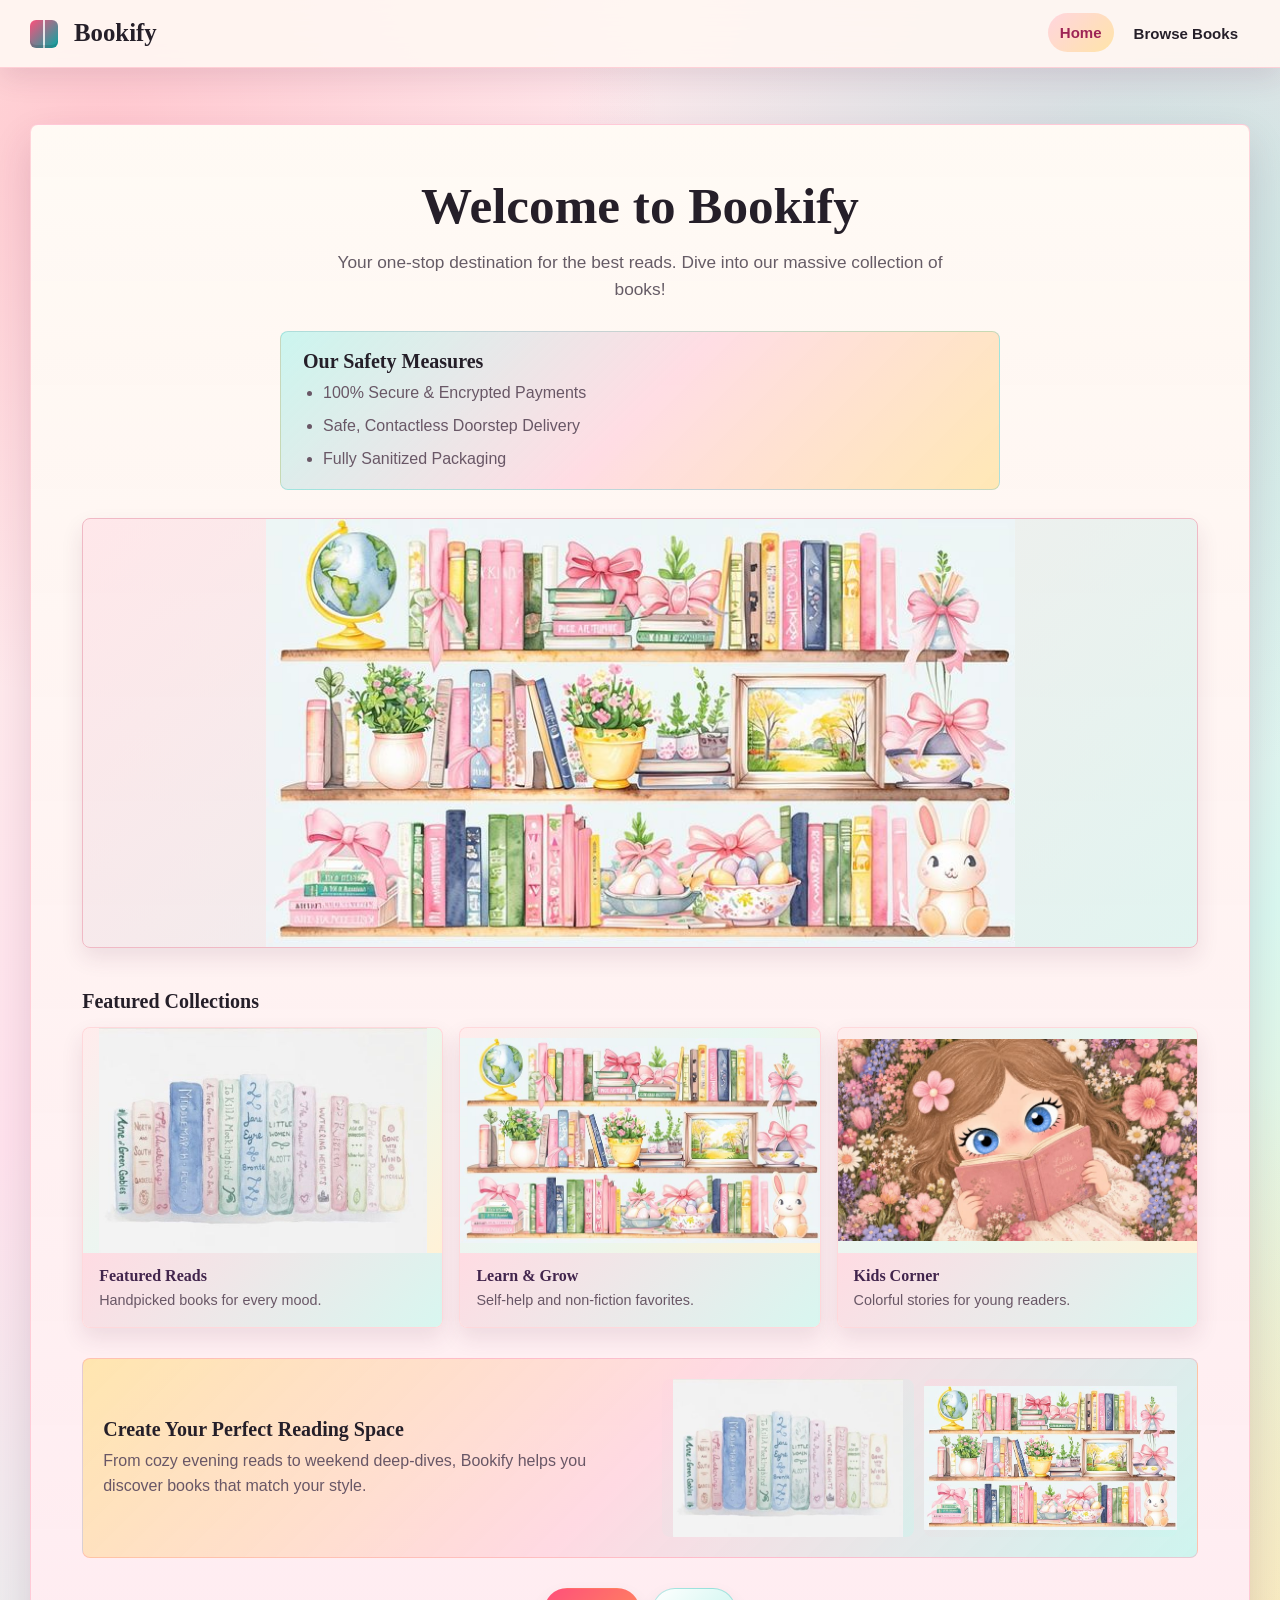
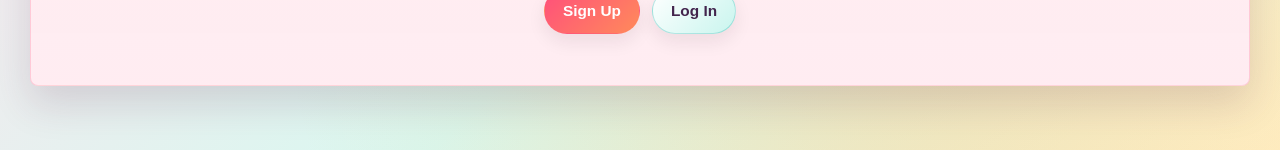
==== index.html @ 54cb1351 "modify bookify features" ====
<!DOCTYPE html>
<html lang="en">
<head>
    <meta charset="UTF-8">
    <meta name="viewport" content="width=device-width, initial-scale=1.0">
    <title>Bookify - User Panel</title>
    <link rel="stylesheet" href="style.css?v=image-fit-fix">
</head>
<body>
    <nav class="navbar">
        <div class="nav-container">
            <span class="logo">📚 Bookify</span>
            <div class="nav-links" id="navLinks">
                <a href="#" id="navHome" class="active">Home</a>
                <a href="#" id="navBrowse">Browse Books</a>
                <a href="#" id="navCart" style="display:none;">Cart (<span id="cartCount">0</span>)</a>
                <a href="#" id="navRequests" style="display:none;">Help & Requests</a>
                <a href="#" id="logoutBtn" style="display:none;">Logout</a>
            </div>
        </div>
    </nav>

    <main class="main-content">
        <section id="landingSection" class="view-section">
            <div class="deals-banner-section front-deals-banner" id="landingDealsContainer"></div>
            <div class="welcome-box">
                <h1>Welcome to Bookify</h1>
                <p class="intro-text">Your one-stop destination for the best reads. Dive into our massive collection of books!</p>
                <div class="safety-measures">
                    <h3>🛡️ Our Safety Measures</h3>
                    <ul>
                        <li>100% Secure & Encrypted Payments</li>
                        <li>Safe, Contactless Doorstep Delivery</li>
                        <li>Fully Sanitized Packaging</li>
                    </ul>
                </div>
                <div class="welcome-img-container">
                    <img src="frontimage.jpg" alt="Modern bookstore shelves" class="welcome-banner" onerror="this.src='images/logo.png'">
                </div>
                <section class="featured-collections">
                    <h3>Featured Collections</h3>
                    <div class="collection-grid">
                        <article class="collection-card">
                            <img src="read.jpg" alt="Featured books collection">
                            <div class="collection-overlay">
                                <h4>Featured Reads</h4>
                                <p>Handpicked books for every mood.</p>
                            </div>
                        </article>
                        <article class="collection-card">
                            <img src="frontimage.jpg" alt="Professional book collection">
                            <div class="collection-overlay">
                                <h4>Learn & Grow</h4>
                                <p>Self-help and non-fiction favorites.</p>
                            </div>
                        </article>
                        <article class="collection-card">
                            <img src="kids.jpg" alt="Kids reading books">
                            <div class="collection-overlay">
                                <h4>Kids Corner</h4>
                                <p>Colorful stories for young readers.</p>
                            </div>
                        </article>
                    </div>
                </section>

                <section class="reading-vibes">
                    <div class="vibe-content">
                        <h3>Create Your Perfect Reading Space</h3>
                        <p>From cozy evening reads to weekend deep-dives, Bookify helps you discover books that match your style.</p>
                    </div>
                    <div class="vibe-images">
                        <img src="read.jpg" alt="Reading promotion">
                        <img src="frontimage.jpg" alt="Book collection shelves">
                    </div>
                </section>
                <div class="auth-prompt-buttons">
                    <button id="showSignupBtn" class="btn btn-primary">Sign Up</button>
                    <button id="showLoginBtn" class="btn btn-secondary">Log In</button>
                </div>
            </div>
        </section>

        <section id="authSection" class="view-section hidden">
            <div class="auth-container">
                <div id="loginBox" class="auth-box hidden">
                    <h2>Log In to Bookify</h2>
                    <form id="loginForm" novalidate>
                        <div class="form-group">
                            <label for="loginEmail">Email</label>
                            <input type="email" id="loginEmail" required>
                            <span class="error-msg" id="loginEmailError"></span>
                        </div>
                        <div class="form-group">
                            <label for="loginPassword">Password</label>
                            <input type="password" id="loginPassword" required>
                            <span class="error-msg" id="loginPasswordError"></span>
                        </div>
                        <div id="loginFormGeneralError" class="error-banner hidden"></div>
                        <button type="submit" class="btn btn-primary width-100">Login</button>
                    </form>
                </div>

                <div id="signupBox" class="auth-box hidden">
                    <h2>Create an Account</h2>
                    <form id="signupForm" novalidate>
                        <div class="form-group">
                            <label for="signupName">Full Name</label>
                            <input type="text" id="signupName" required>
                            <span class="error-msg" id="signupNameError"></span>
                        </div>
                        <div class="form-group">
                            <label for="signupEmail">Email</label>
                            <input type="email" id="signupEmail" required>
                            <span class="error-msg" id="signupEmailError"></span>
                        </div>
                        <div class="form-group">
                            <label for="signupPassword">Password</label>
                            <input type="password" id="signupPassword" required>
                            <span class="error-msg" id="signupPasswordError"></span>
                        </div>
                        <div id="signupFormGeneralError" class="error-banner hidden"></div>
                        <button type="submit" class="btn btn-primary width-100">Sign Up</button>
                    </form>
                </div>
            </div>
        </section>

        <section id="browseSection" class="view-section hidden">
            <div class="deals-banner-section" id="browseDealsContainer"></div>

            <div class="browser-layout">
                <aside class="filters-sidebar">
                    <h3>Filters</h3>
                    <div class="filter-group">
                        <label for="categoryFilter">Category</label>
                        <select id="categoryFilter">
                            <option value="all">All Folders / Categories</option>
                            <option value="Kids Special">Kids Special</option>
                            <option value="Fiction">Fiction</option>
                            <option value="Non Fiction">Non Fiction</option>
                            <option value="Biography">Biography</option>
                            <option value="Harry Potter">Harry Potter</option>
                            <option value="History">History</option>
                            <option value="Islamic">Islamic</option>
                            <option value="Mystery">Mystery</option>
                        </select>
                    </div>
                    <div class="filter-group">
                        <label for="priceSort">Price Filter</label>
                        <select id="priceSort">
                            <option value="default">Default</option>
                            <option value="low-high">Low to High</option>
                            <option value="high-low">High to Low</option>
                        </select>
                    </div>
                </aside>

                <div class="catalog-area">
                    <h2>Available Books</h2>
                    <div id="fetchLoadingState" class="loading-spinner hidden">Loading books from database...</div>
                    <div id="fetchErrorState" class="error-banner hidden">Could not load books. Is JSON Server running?</div>
                    <div class="books-grid" id="booksGrid"></div>
                </div>
            </div>
        </section>

        <section id="cartSection" class="view-section hidden">
            <h2>Your Cart</h2>
            <div class="cart-layout">
                <div class="cart-items-list" id="cartItemsContainer"></div>
                <div class="cart-summary-card">
                    <h3>Summary</h3>
                    <p>Subtotal: <span id="subtotalAmount">$0.00</span></p>
                    <button id="proceedToCheckoutBtn" class="btn btn-primary width-100 mt-10">Proceed to Order</button>
                </div>
            </div>
        </section>

        <section id="checkoutSection" class="view-section hidden">
            <h2>Proceed to Order</h2>
            <form id="checkoutForm" novalidate>
                <div class="checkout-grid">
                    <div class="billing-details-box">
                        <h3>User Details</h3>
                        <div class="form-group">
                            <label>Name</label>
                            <input type="text" id="custName" required>
                            <span class="error-msg" id="custNameError"></span>
                        </div>
                        <div class="form-group">
                            <label>Email</label>
                            <input type="email" id="custEmail" required>
                            <span class="error-msg" id="custEmailError"></span>
                        </div>
                        <div class="form-group">
                            <label>Address</label>
                            <input type="text" id="custAddress" required>
                            <span class="error-msg" id="custAddressError"></span>
                        </div>
                        <div class="form-row">
                            <div class="form-group">
                                <label>City</label>
                                <input type="text" id="custCity" required>
                                <span class="error-msg" id="custCityError"></span>
                            </div>
                            <div class="form-group">
                                <label>Postal Code</label>
                                <input type="text" id="custPostal" required>
                                <span class="error-msg" id="custPostalError"></span>
                            </div>
                        </div>
                    </div>

                    <div class="payment-summary-box">
                        <h3>Payment Method</h3>
                        <div class="radio-group">
                            <label><input type="radio" name="paymentMethod" value="COD" checked> Cash on Delivery</label>
                            <label><input type="radio" name="paymentMethod" value="Debit Card"> Debit Card</label>
                        </div>
                        
                        <div id="cardDetailsContainer" class="hidden">
                            <div class="form-group">
                                <label>Card Number</label>
                                <input type="text" id="cardNum" placeholder="XXXX-XXXX-XXXX-XXXX">
                                <span class="error-msg" id="cardNumError"></span>
                            </div>
                        </div>

                        <hr>
                        <h3>Order Total</h3>
                        <div class="price-row"><p>Items:</p><span id="checkSub">$0.00</span></div>
                        <div class="price-row"><p>Shipping fee:</p><span id="checkShipping">$5.00</span></div>
                        <div class="price-row total-highlight"><p>Total Amount:</p><span id="checkTotal">$0.00</span></div>
                        <div id="checkoutSuccessMessage" class="success-banner hidden">Order Confirmed Successfully!</div>
                        <button type="submit" class="btn btn-success width-100 mt-20">Confirm Order</button>
                    </div>
                </div>
            </form>
        </section>

        <!-- UPDATED Help & Requests Section with dynamic fields for each issue type -->
        <section id="requestsSection" class="view-section hidden">
            <div class="request-container">
                <h2>Help & Requests</h2>
                <form id="complaintRequestForm" novalidate>
                    <div class="form-group">
                        <label>Form Type</label>
                        <select id="reqType">
                            <option value="Missing Book">Request a Book</option>
                            <option value="Delivery Issue">Delivery Issue</option>
                            <option value="Wrong Book">Wrong Book Delivered</option>
                        </select>
                    </div>

                    <!-- Base fields always visible -->
                    <div class="form-row">
                        <div class="form-group">
                            <label>User Name</label>
                            <input type="text" id="reqUserName" required>
                        </div>
                        <div class="form-group">
                            <label>User Email</label>
                            <input type="email" id="reqUserEmail" required>
                        </div>
                    </div>

                    <!-- Dynamic fields container -->
                    <div id="dynamicRequestFields"></div>

                    <!-- Author field is common but may appear in multiple contexts; conditionally managed -->
                    <div id="requestSuccessMessage" class="success-banner hidden">Request submitted successfully!</div>
                    <button type="submit" class="btn btn-primary">Submit Request</button>
                </form>
            </div>
        </section>
    </main>

    <div id="dealModal" class="deal-modal hidden" role="dialog" aria-modal="true" aria-labelledby="dealModalTitle">
        <div class="deal-modal-card">
            <button id="dealModalCloseBtn" class="deal-close-btn" type="button" aria-label="Close deal details">&times;</button>
            <div class="deal-modal-content">
                <img id="dealModalImage" src="images/logo.png" alt="Deal Image" class="deal-modal-image">
                <div class="deal-modal-info">
                    <h3 id="dealModalTitle"></h3>
                    <p><strong>Discounted Price:</strong> <span id="dealModalDiscountedPrice"></span></p>
                    <p><strong>Stock:</strong> <span id="dealModalStock"></span></p>
                    <p><strong>Color:</strong> <span id="dealModalColor"></span></p>
                    <p><strong>Size:</strong> <span id="dealModalSize"></span></p>
                    <p><strong>Date Range:</strong> <span id="dealModalRange"></span></p>
                        <button id="dealBuyNowBtn" type="button" class="btn btn-success mt-20">Buy Now</button>
                </div>
            </div>
        </div>
    </div>

    <script src="app.js"></script>
</body>
</html>
---- style.css ----
/* Bookify premium bookstore theme */
:root {
    --page: #fff4ec;
    --page-tint: #ffe2ed;
    --surface: #fffaf4;
    --surface-strong: #ffffff;
    --ink: #251f29;
    --muted: #695766;
    --line: #f0b9c5;
    --rose: #ff4f7b;
    --rose-dark: #9d2455;
    --rose-soft: #ffd5df;
    --plum: #42254d;
    --teal: #00a8a3;
    --teal-soft: #c9f5ee;
    --sage: #c7ead5;
    --gold: #f6a83c;
    --gold-soft: #ffe4a8;
    --coral: #ff8a5b;
    --mint: #55d6be;
    --danger: #d94c4c;
    --success: #36a878;
    --shadow-sm: 0 10px 22px rgba(93, 36, 74, 0.11);
    --shadow-md: 0 18px 38px rgba(93, 36, 74, 0.16);
    --radius: 8px;
    --admin-navy: var(--plum);
    --admin-slate: var(--rose-dark);
    --admin-accent: var(--gold);
}

* {
    box-sizing: border-box;
    margin: 0;
    padding: 0;
}

html {
    scroll-behavior: smooth;
}

body {
    min-height: 100vh;
    color: var(--ink);
    background:
        radial-gradient(circle at 8% 8%, rgba(255, 79, 123, 0.26), transparent 28%),
        radial-gradient(circle at 88% 12%, rgba(85, 214, 190, 0.28), transparent 30%),
        radial-gradient(circle at 70% 90%, rgba(246, 168, 60, 0.22), transparent 34%),
        linear-gradient(135deg, #fff4ec 0%, #ffe2ed 38%, #d9f8f0 72%, #fff0c8 100%),
        var(--page);
    font-family: "Segoe UI", "Inter", Arial, sans-serif;
    line-height: 1.55;
}

h1,
h2,
h3,
h4,
.logo {
    color: var(--ink);
    font-family: Georgia, "Times New Roman", serif;
    line-height: 1.15;
}

h1 {
    font-size: clamp(2.1rem, 4vw, 4.2rem);
    margin-bottom: 14px;
}

h2 {
    font-size: clamp(1.7rem, 2.5vw, 2.5rem);
    margin-bottom: 18px;
}

h3 {
    font-size: 1.25rem;
}

p {
    color: var(--muted);
}

a,
button,
input,
select,
textarea {
    font: inherit;
}

button,
select {
    cursor: pointer;
}

img {
    max-width: 100%;
}

.hidden {
    display: none !important;
}

/* Navigation */
.navbar {
    position: sticky;
    top: 0;
    z-index: 50;
    padding: 14px 28px;
    background: rgba(255, 247, 242, 0.92);
    border-bottom: 1px solid rgba(255, 79, 123, 0.22);
    box-shadow: 0 10px 28px rgba(93, 36, 74, 0.12);
    backdrop-filter: blur(16px);
}

.nav-container {
    display: flex;
    align-items: center;
    justify-content: space-between;
    gap: 20px;
    max-width: 1220px;
    margin: 0 auto;
}

.logo {
    display: inline-flex;
    align-items: center;
    gap: 8px;
    font-size: 0;
    font-weight: 700;
    letter-spacing: 0;
}

.logo::before {
    content: "";
    width: 28px;
    height: 28px;
    border-radius: 6px;
    background:
        linear-gradient(90deg, transparent 46%, rgba(255, 255, 255, 0.8) 47%, rgba(255, 255, 255, 0.8) 53%, transparent 54%),
        linear-gradient(135deg, var(--rose), var(--teal));
    box-shadow: inset 0 -3px 0 rgba(37, 31, 41, 0.14);
}

.logo::after {
    content: "Bookify";
    font-size: 1.55rem;
}

.admin-body .logo::after {
    content: "Bookify Central";
}

.nav-links {
    display: flex;
    align-items: center;
    flex-wrap: wrap;
    justify-content: flex-end;
    gap: 8px;
}

.nav-links a {
    color: var(--ink);
    text-decoration: none;
    font-size: 0.94rem;
    font-weight: 700;
    padding: 8px 12px;
    border-radius: 999px;
    transition: color 0.2s ease, background 0.2s ease, transform 0.2s ease;
}

.nav-links a:hover,
.nav-links a.active {
    color: var(--rose-dark);
    background: linear-gradient(135deg, var(--rose-soft), var(--gold-soft));
    transform: translateY(-1px);
}

.admin-navbar {
    background: rgba(255, 247, 242, 0.92);
    border-bottom-color: rgba(255, 79, 123, 0.22);
}

.admin-navbar .logo,
.admin-navbar .nav-links a {
    color: var(--ink);
}

.admin-navbar .logo::before {
    background:
        linear-gradient(90deg, transparent 46%, rgba(255, 255, 255, 0.82) 47%, rgba(255, 255, 255, 0.82) 53%, transparent 54%),
        linear-gradient(135deg, var(--rose), var(--teal));
}

.admin-navbar .nav-links a:hover,
.admin-navbar .nav-links a.active {
    color: var(--rose-dark);
    background: linear-gradient(135deg, var(--rose-soft), var(--gold-soft));
}

.admin-body {
    background:
        radial-gradient(circle at 8% 8%, rgba(255, 79, 123, 0.26), transparent 28%),
        radial-gradient(circle at 88% 12%, rgba(85, 214, 190, 0.28), transparent 30%),
        radial-gradient(circle at 70% 90%, rgba(246, 168, 60, 0.22), transparent 34%),
        linear-gradient(135deg, #fff4ec 0%, #ffe2ed 38%, #d9f8f0 72%, #fff0c8 100%);
}

/* Layout */
.main-content {
    width: min(1220px, calc(100% - 36px));
    margin: 34px auto 64px;
}

.view-section > h2,
.catalog-area > h2 {
    position: relative;
    display: inline-block;
}

.view-section > h2::after,
.catalog-area > h2::after {
    content: "";
    display: block;
    width: 60%;
    height: 4px;
    margin-top: 8px;
    border-radius: 999px;
    background: linear-gradient(90deg, var(--rose), var(--coral), var(--teal));
}

/* Landing */
.welcome-box {
    position: relative;
    overflow: hidden;
    padding: clamp(26px, 4vw, 54px);
    text-align: center;
    background:
        linear-gradient(180deg, rgba(255, 250, 244, 0.96), rgba(255, 234, 241, 0.9)),
        var(--surface);
    border: 1px solid rgba(255, 79, 123, 0.22);
    border-radius: var(--radius);
    box-shadow: var(--shadow-md);
}

.welcome-box h1 {
    max-width: 760px;
    margin-inline: auto;
}

.intro-text {
    max-width: 660px;
    margin: 0 auto 28px;
    color: #665c66;
    font-size: 1.08rem;
}

.auth-prompt-buttons {
    display: flex;
    justify-content: center;
    flex-wrap: wrap;
    gap: 12px;
}

.safety-measures {
    max-width: 720px;
    margin: 0 auto 28px;
    padding: 18px 22px;
    text-align: left;
    background: linear-gradient(135deg, rgba(201, 245, 238, 0.95), rgba(255, 213, 223, 0.78), rgba(255, 228, 168, 0.82));
    border: 1px solid rgba(0, 168, 163, 0.22);
    border-radius: var(--radius);
}

.safety-measures h3 {
    margin-bottom: 8px;
    font-size: 0;
}

.safety-measures h3::after {
    content: "Our Safety Measures";
    font-size: 1.25rem;
}

.safety-measures ul {
    display: grid;
    gap: 8px;
    padding-left: 20px;
    color: var(--muted);
}

.welcome-img-container .welcome-banner {
    width: 100%;
    height: clamp(240px, 34vw, 430px);
    margin-bottom: 28px;
    object-fit: contain;
    object-position: center;
    background: linear-gradient(135deg, rgba(255, 213, 223, 0.45), rgba(201, 245, 238, 0.55));
    border: 1px solid var(--line);
    border-radius: var(--radius);
    box-shadow: var(--shadow-sm);
}

.featured-collections,
.reading-vibes {
    text-align: left;
}

.featured-collections {
    margin: 6px 0 30px;
}

.featured-collections h3 {
    margin-bottom: 14px;
}

.collection-grid {
    display: grid;
    grid-template-columns: repeat(3, minmax(0, 1fr));
    gap: 16px;
}

.collection-card {
    position: relative;
    display: flex;
    min-height: 0;
    flex-direction: column;
    overflow: hidden;
    background: rgba(255, 250, 244, 0.96);
    border: 1px solid rgba(255, 79, 123, 0.2);
    border-radius: var(--radius);
    box-shadow: var(--shadow-sm);
}

.collection-card img {
    width: 100%;
    height: auto;
    aspect-ratio: 16 / 10;
    display: block;
    object-fit: contain;
    object-position: center;
    background: linear-gradient(135deg, rgba(255, 213, 223, 0.38), rgba(201, 245, 238, 0.44), rgba(255, 228, 168, 0.38));
    transition: transform 0.35s ease;
}

.collection-card:hover img {
    transform: scale(1.02);
}

.collection-overlay {
    position: static;
    padding: 14px 16px 16px;
    color: var(--ink);
    background: linear-gradient(135deg, rgba(255, 213, 223, 0.82), rgba(201, 245, 238, 0.72));
}

.collection-overlay h4 {
    color: var(--plum);
    margin-bottom: 4px;
}

.collection-overlay p {
    color: var(--muted);
    font-size: 0.9rem;
}

.reading-vibes {
    display: grid;
    grid-template-columns: 1.05fr 1fr;
    gap: 18px;
    align-items: center;
    margin-bottom: 30px;
    padding: 20px;
    background: linear-gradient(135deg, rgba(255, 228, 168, 0.9), rgba(255, 213, 223, 0.82), rgba(201, 245, 238, 0.9));
    border: 1px solid rgba(255, 79, 123, 0.22);
    border-radius: var(--radius);
}

.vibe-content h3 {
    margin-bottom: 8px;
}

.vibe-images {
    display: grid;
    grid-template-columns: 1fr 1fr;
    gap: 10px;
}

.vibe-images img {
    width: 100%;
    height: auto;
    aspect-ratio: 16 / 10;
    object-fit: contain;
    object-position: center;
    background: linear-gradient(135deg, rgba(255, 213, 223, 0.42), rgba(201, 245, 238, 0.48));
    border-radius: var(--radius);
}

/* Buttons */
.btn {
    display: inline-flex;
    align-items: center;
    justify-content: center;
    min-height: 42px;
    padding: 10px 18px;
    border: 1px solid transparent;
    border-radius: 999px;
    color: var(--ink);
    font-size: 0.96rem;
    font-weight: 800;
    text-decoration: none;
    box-shadow: 0 8px 18px rgba(37, 31, 41, 0.08);
    transition: transform 0.18s ease, box-shadow 0.18s ease, background 0.18s ease, border-color 0.18s ease;
}

.btn:hover {
    transform: translateY(-2px);
    box-shadow: 0 12px 24px rgba(37, 31, 41, 0.13);
}

.btn:active {
    transform: translateY(0);
}

.btn-primary {
    color: #fff;
    background: linear-gradient(135deg, var(--rose), var(--coral));
}

.btn-primary:hover {
    background: linear-gradient(135deg, #ff678e, #ff7c4e);
}

.btn-secondary {
    color: var(--plum);
    background: linear-gradient(135deg, #fff, var(--teal-soft));
    border-color: rgba(0, 168, 163, 0.28);
}

.btn-secondary:hover {
    background: linear-gradient(135deg, var(--rose-soft), var(--teal-soft));
}

.btn-success {
    color: #fff;
    background: linear-gradient(135deg, var(--teal), #18b878);
}

.btn-danger {
    color: #fff;
    background: linear-gradient(135deg, var(--danger), #ad3030);
}

.btn-sm {
    min-height: 34px;
    padding: 7px 12px;
    font-size: 0.84rem;
}

.btn-qty {
    width: 32px;
    min-height: 32px;
    padding: 0;
    margin: 0 6px;
    background: var(--rose-soft);
    color: var(--rose-dark);
    box-shadow: none;
}

.width-100 {
    width: 100%;
}

.mt-10 {
    margin-top: 10px;
}

.mt-20 {
    margin-top: 20px;
}

.mt-40 {
    margin-top: 40px;
}

/* Forms */
.auth-container {
    display: flex;
    justify-content: center;
    align-items: center;
    min-height: 62vh;
    padding: 30px 0;
}

.auth-box,
.request-container,
.billing-details-box,
.payment-summary-box,
.cart-summary-card,
.form-card,
.table-card,
.deals-management-block {
    background:
        linear-gradient(180deg, rgba(255, 255, 255, 0.92), rgba(255, 246, 239, 0.92)),
        var(--surface);
    border: 1px solid rgba(255, 79, 123, 0.2);
    border-radius: var(--radius);
    box-shadow: var(--shadow-sm);
}

.auth-box {
    width: min(100%, 470px);
    padding: clamp(24px, 4vw, 34px);
}

.auth-box h2,
.request-container h2 {
    text-align: center;
}

.centralize-box {
    margin: 70px auto 0;
}

.request-container {
    width: min(820px, 100%);
    margin: 0 auto;
    padding: clamp(22px, 4vw, 34px);
}

.form-group {
    margin-bottom: 18px;
    text-align: left;
}

.form-group label,
.filter-group label {
    display: block;
    margin-bottom: 7px;
    color: #514752;
    font-size: 0.88rem;
    font-weight: 800;
}

.form-group input,
.form-group select,
.form-group textarea,
.filter-group select {
    width: 100%;
    min-height: 44px;
    padding: 11px 13px;
    color: var(--ink);
    background: #fffdfa;
    border: 1px solid rgba(157, 36, 85, 0.22);
    border-radius: var(--radius);
    outline: none;
    transition: border-color 0.18s ease, box-shadow 0.18s ease, background 0.18s ease;
}

.form-group textarea {
    min-height: 110px;
    resize: vertical;
}

.form-group input:focus,
.form-group select:focus,
.form-group textarea:focus,
.filter-group select:focus {
    background: #fffefd;
    border-color: var(--rose);
    box-shadow: 0 0 0 4px rgba(255, 79, 123, 0.16);
}

.form-row {
    display: flex;
    gap: 16px;
}

.form-row .form-group {
    flex: 1;
}

.error-msg {
    display: block;
    min-height: 16px;
    margin-top: 4px;
    color: #b42323;
    font-size: 0.78rem;
}

/* Catalog */
.browser-layout {
    display: flex;
    gap: 26px;
    align-items: flex-start;
}

.filters-sidebar {
    position: sticky;
    top: 92px;
    flex: 0 0 260px;
    padding: 22px;
    background:
        linear-gradient(180deg, rgba(255, 250, 244, 0.94), rgba(201, 245, 238, 0.52)),
        var(--surface);
    border: 1px solid rgba(0, 168, 163, 0.22);
    border-radius: var(--radius);
    box-shadow: var(--shadow-sm);
}

.filters-sidebar h3 {
    margin-bottom: 18px;
}

.filter-group {
    margin-bottom: 16px;
}

.catalog-area {
    flex: 1;
    min-width: 0;
}

.books-grid {
    display: grid;
    grid-template-columns: repeat(auto-fill, minmax(218px, 1fr));
    gap: 22px;
    margin-top: 22px;
}

.book-card {
    display: flex;
    flex-direction: column;
    overflow: hidden;
    min-height: 430px;
    background: var(--surface-strong);
    border: 1px solid rgba(255, 79, 123, 0.18);
    border-radius: var(--radius);
    box-shadow: var(--shadow-sm);
    transition: transform 0.22s ease, box-shadow 0.22s ease, border-color 0.22s ease;
}

.book-card:hover {
    transform: translateY(-5px);
    border-color: rgba(0, 168, 163, 0.45);
    box-shadow: var(--shadow-md);
}

.book-img-box {
    display: flex;
    align-items: center;
    justify-content: center;
    height: 245px;
    padding: 18px;
    background:
        linear-gradient(160deg, rgba(255, 213, 223, 0.88), rgba(201, 245, 238, 0.74), rgba(255, 228, 168, 0.55)),
        #fff;
}

.book-img-box img {
    max-width: 100%;
    max-height: 100%;
    object-fit: contain;
    filter: drop-shadow(0 14px 12px rgba(37, 31, 41, 0.14));
}

.book-info {
    display: flex;
    flex: 1;
    flex-direction: column;
    padding: 16px;
}

.book-info h4 {
    display: -webkit-box;
    min-height: 44px;
    margin-bottom: 7px;
    overflow: hidden;
    font-size: 1.05rem;
    -webkit-line-clamp: 2;
    -webkit-box-orient: vertical;
}

.author-label {
    margin-bottom: 10px;
    color: var(--muted);
    font-size: 0.86rem;
}

.category-badge,
.type-tag {
    display: inline-flex;
    width: fit-content;
    align-items: center;
    padding: 4px 9px;
    color: var(--plum);
    background: linear-gradient(135deg, var(--rose-soft), var(--teal-soft));
    border: 1px solid rgba(255, 79, 123, 0.2);
    border-radius: 999px;
    font-size: 0.74rem;
    font-weight: 800;
}

.rating-row {
    color: var(--gold);
    font-size: 0;
    font-weight: 700;
}

.rating-row::after {
    content: "Customer favorite";
    display: inline-flex;
    padding: 3px 8px;
    color: #7a4f10;
    background: linear-gradient(135deg, var(--gold-soft), var(--rose-soft));
    border-radius: 999px;
    font-size: 0.78rem;
}

.purchase-row {
    display: flex;
    align-items: center;
    justify-content: space-between;
    gap: 10px;
    margin-top: auto;
}

.price-tag,
.row-total {
    color: var(--rose-dark);
    font-size: 1.08rem;
    font-weight: 900;
}

/* Deals and modal */
.deals-banner-section {
    display: grid;
    grid-template-columns: repeat(auto-fit, minmax(250px, 1fr));
    gap: 14px;
    margin-bottom: 24px;
}

.front-deals-banner {
    margin-bottom: 22px;
}

.deal-card {
    display: flex;
    align-items: center;
    justify-content: space-between;
    gap: 16px;
    width: 100%;
    padding: 16px;
    text-align: left;
    background: linear-gradient(135deg, rgba(255, 228, 168, 0.94), rgba(255, 213, 223, 0.92), rgba(201, 245, 238, 0.88));
    border: 1px solid rgba(255, 79, 123, 0.24);
    border-radius: var(--radius);
    box-shadow: var(--shadow-sm);
}

.clickable-deal-card {
    transition: transform 0.2s ease, box-shadow 0.2s ease;
}

.clickable-deal-card:hover {
    transform: translateY(-3px);
    box-shadow: var(--shadow-md);
}

.deal-content h4 {
    margin-bottom: 4px;
    font-size: 1rem;
}

.deal-product-name {
    color: var(--plum);
    font-weight: 800;
}

.deal-content small {
    color: var(--muted);
}

.deal-mini-logo {
    width: 64px;
    height: 78px;
    flex: 0 0 auto;
    object-fit: cover;
    background: #fffdfa;
    border-radius: var(--radius);
    box-shadow: 0 10px 18px rgba(37, 31, 41, 0.12);
}

.deal-modal {
    position: fixed;
    inset: 0;
    z-index: 999;
    display: flex;
    align-items: center;
    justify-content: center;
    padding: 22px;
    background: rgba(37, 31, 41, 0.58);
    backdrop-filter: blur(6px);
}

.deal-modal-card {
    position: relative;
    width: min(760px, 100%);
    padding: 24px;
    background: var(--surface);
    border: 1px solid rgba(255, 255, 255, 0.64);
    border-radius: var(--radius);
    box-shadow: 0 24px 60px rgba(0, 0, 0, 0.24);
}

.deal-close-btn {
    position: absolute;
    top: 10px;
    right: 10px;
    width: 34px;
    height: 34px;
    color: var(--muted);
    background: #fff;
    border: 1px solid var(--line);
    border-radius: 50%;
    font-size: 1.5rem;
    line-height: 1;
}

.deal-modal-content {
    display: flex;
    gap: 22px;
    align-items: flex-start;
}

.deal-modal-image {
    width: 230px;
    height: 285px;
    object-fit: cover;
    background: #fff;
    border-radius: var(--radius);
    box-shadow: var(--shadow-sm);
}

.deal-modal-info {
    flex: 1;
    padding-right: 20px;
}

.deal-modal-info h3,
.deal-modal-info p {
    margin-bottom: 10px;
}

/* Cart and checkout */
.cart-layout,
.checkout-grid,
.split-layout {
    display: flex;
    gap: 26px;
    align-items: flex-start;
}

.cart-items-list {
    display: flex;
    flex: 2;
    flex-direction: column;
    gap: 14px;
}

.cart-summary-card,
.payment-summary-box {
    flex: 1;
    height: fit-content;
    padding: 22px;
}

.cart-summary-card h3,
.payment-summary-box h3 {
    margin-bottom: 12px;
}

.cart-item-row {
    display: grid;
    grid-template-columns: 72px minmax(0, 1fr) auto auto;
    gap: 16px;
    align-items: center;
    padding: 14px;
    background: linear-gradient(135deg, #fff, #fff5f7);
    border: 1px solid rgba(255, 79, 123, 0.18);
    border-radius: var(--radius);
    box-shadow: var(--shadow-sm);
}

.cart-item-row img {
    width: 72px;
    height: 92px;
    object-fit: cover;
    border-radius: var(--radius);
}

.item-details h4 {
    margin-bottom: 4px;
}

.qty-controls {
    display: flex;
    align-items: center;
    justify-content: center;
    white-space: nowrap;
}

.item-actions {
    display: flex;
    flex-direction: column;
    gap: 10px;
    align-items: flex-end;
}

.billing-details-box {
    flex: 2;
    padding: 24px;
}

.radio-group {
    display: grid;
    gap: 10px;
    margin: 14px 0 20px;
}

.radio-group label {
    display: flex;
    align-items: center;
    gap: 9px;
    padding: 12px;
    background: linear-gradient(135deg, #fff, rgba(201, 245, 238, 0.42));
    border: 1px solid rgba(0, 168, 163, 0.18);
    border-radius: var(--radius);
}

.radio-group input {
    accent-color: var(--rose);
}

.price-row {
    display: flex;
    justify-content: space-between;
    gap: 12px;
    margin-bottom: 8px;
}

.total-highlight {
    margin-top: 14px;
    padding-top: 12px;
    border-top: 1px solid var(--line);
    font-size: 1.16rem;
    font-weight: 900;
}

/* Notifications */
.loading-spinner,
.error-banner,
.success-banner,
.empty-msg {
    padding: 13px 15px;
    border-radius: var(--radius);
    text-align: center;
}

.loading-spinner {
    color: #246b68;
    background: linear-gradient(135deg, var(--teal-soft), #fff);
    border: 1px solid rgba(47, 159, 155, 0.18);
}

.error-banner {
    color: #fff;
    background: linear-gradient(135deg, var(--danger), #b93434);
}

.success-banner {
    color: #114c35;
    background: linear-gradient(135deg, #d9f4e8, var(--teal-soft));
    border: 1px solid rgba(54, 168, 120, 0.18);
}

.empty-msg {
    width: 100%;
    color: var(--muted);
    background: rgba(255, 250, 244, 0.86);
    border: 1px dashed rgba(255, 79, 123, 0.28);
}

/* Admin dashboard */
.stats-grid {
    display: flex;
    gap: 18px;
    margin-top: 20px;
}

.stat-card {
    flex: 1;
    padding: 24px;
    text-align: center;
    background: linear-gradient(135deg, #fff, #fff2f6);
    border: 1px solid rgba(255, 79, 123, 0.2);
    border-radius: var(--radius);
    box-shadow: var(--shadow-sm);
    border-top: 4px solid var(--rose);
}

.stat-card h3 {
    color: var(--plum);
    font-family: "Segoe UI", Arial, sans-serif;
    font-size: 0.98rem;
}

.stat-card p {
    margin-top: 10px;
    color: var(--rose-dark);
    font-size: 2.2rem;
    font-weight: 900;
}

.form-card {
    flex: 0 0 340px;
    padding: 24px;
}

.table-card {
    flex: 1;
    min-width: 0;
    padding: 24px;
}

.deals-management-block {
    padding: 24px;
}

.responsive-table-scroller {
    width: 100%;
    margin-top: 15px;
    overflow-x: auto;
    background: var(--surface-strong);
    border: 1px solid rgba(255, 79, 123, 0.18);
    border-radius: var(--radius);
    box-shadow: var(--shadow-sm);
}

table {
    width: 100%;
    min-width: 720px;
    border-collapse: collapse;
    text-align: left;
}

th,
td {
    padding: 13px 15px;
    border-bottom: 1px solid rgba(255, 79, 123, 0.12);
    font-size: 0.93rem;
    vertical-align: top;
}

th {
    color: #514752;
    background: linear-gradient(135deg, var(--gold-soft), var(--rose-soft));
    font-weight: 900;
}

tr:hover td {
    background: #fff2f6;
}

.table-mini-img {
    width: 44px;
    height: 58px;
    object-fit: cover;
    border-radius: var(--radius);
    box-shadow: 0 6px 12px rgba(37, 31, 41, 0.1);
}

.status-pill {
    display: inline-flex;
    padding: 5px 10px;
    border-radius: 999px;
    font-size: 0.72rem;
    font-weight: 900;
    text-transform: uppercase;
}

.status-pending {
    color: #7b4d00;
    background: linear-gradient(135deg, var(--gold-soft), #fff7d9);
}

.status-confirmed {
    color: #0d4f36;
    background: linear-gradient(135deg, #d8f4e7, var(--teal-soft));
}

.status-accepted {
    color: #15524e;
    background: linear-gradient(135deg, var(--teal-soft), #eafaf7);
}

.truncated-text {
    display: block;
    max-width: 220px;
    overflow: hidden;
    text-overflow: ellipsis;
    white-space: nowrap;
}

/* Responsive */
@media (max-width: 900px) {
    .navbar {
        padding: 13px 18px;
    }

    .nav-container {
        align-items: flex-start;
        flex-direction: column;
    }

    .nav-links {
        justify-content: flex-start;
    }

    .browser-layout,
    .cart-layout,
    .checkout-grid,
    .split-layout,
    .stats-grid,
    .reading-vibes {
        flex-direction: column;
        grid-template-columns: 1fr;
    }

    .filters-sidebar,
    .catalog-area,
    .billing-details-box,
    .payment-summary-box,
    .form-card,
    .table-card {
        width: 100%;
        max-width: 100%;
        flex-basis: auto;
    }

    .filters-sidebar {
        position: static;
    }

    .collection-grid {
        grid-template-columns: 1fr;
    }

    .cart-item-row {
        grid-template-columns: 72px minmax(0, 1fr);
    }

    .qty-controls,
    .item-actions {
        justify-content: flex-start;
        align-items: flex-start;
        grid-column: 2;
    }
}

@media (max-width: 640px) {
    .main-content {
        width: min(100% - 24px, 1220px);
        margin-top: 22px;
    }

    .welcome-box,
    .auth-box,
    .request-container,
    .billing-details-box,
    .payment-summary-box,
    .cart-summary-card,
    .form-card,
    .table-card,
    .deals-management-block {
        padding: 18px;
    }

    .form-row,
    .deal-modal-content {
        flex-direction: column;
    }

    .deals-banner-section {
        grid-template-columns: 1fr;
    }

    .books-grid {
        grid-template-columns: 1fr;
    }

    .book-card {
        min-height: auto;
    }

    .deal-modal-card {
        padding: 18px;
    }

    .deal-modal-image {
        width: 100%;
        height: 240px;
    }

    .deal-modal-info {
        padding-right: 0;
    }

    .vibe-images {
        grid-template-columns: 1fr;
    }

    .auth-prompt-buttons .btn,
    .request-container .btn {
        width: 100%;
    }
}
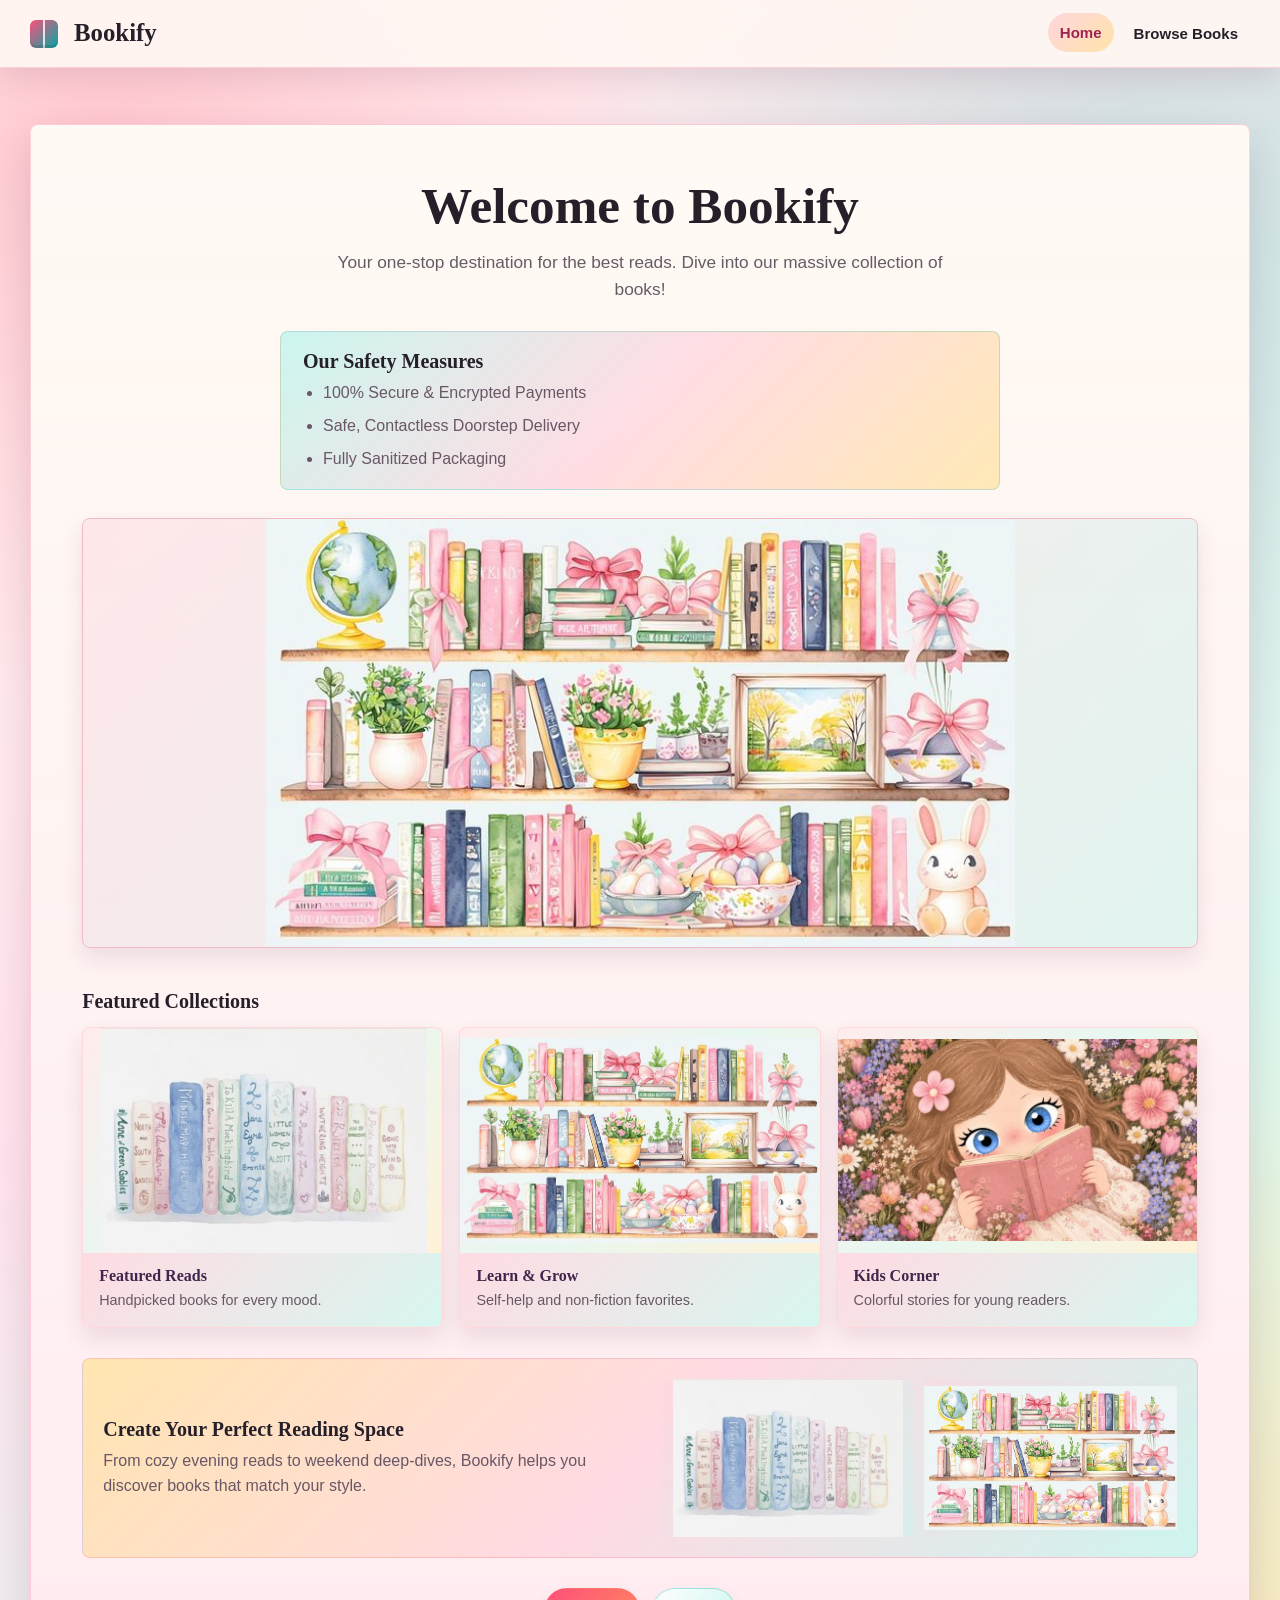
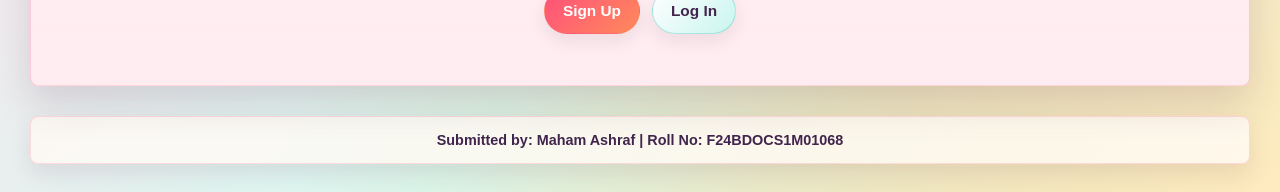
==== commit 61b8ae2c: "Updated Bookify app" ====
--- a/index.html
+++ b/index.html
@@ -4,6 +4,7 @@
     <meta charset="UTF-8">
     <meta name="viewport" content="width=device-width, initial-scale=1.0">
     <title>Bookify - User Panel</title>
+    <link rel="icon" href="favicon.ico">
     <link rel="stylesheet" href="style.css?v=image-fit-fix">
 </head>
 <body>
@@ -35,7 +36,7 @@
                     </ul>
                 </div>
                 <div class="welcome-img-container">
-                    <img src="frontimage.jpg" alt="Modern bookstore shelves" class="welcome-banner" onerror="this.src='images/logo.png'">
+                    <img src="frontimage.jpg" alt="Modern bookstore shelves" class="welcome-banner" onerror="this.src='frontimage.jpg'">
                 </div>
                 <section class="featured-collections">
                     <h3>Featured Collections</h3>
@@ -280,7 +281,7 @@
         <div class="deal-modal-card">
             <button id="dealModalCloseBtn" class="deal-close-btn" type="button" aria-label="Close deal details">&times;</button>
             <div class="deal-modal-content">
-                <img id="dealModalImage" src="images/logo.png" alt="Deal Image" class="deal-modal-image">
+                <img id="dealModalImage" src="read.jpg" alt="Deal Image" class="deal-modal-image">
                 <div class="deal-modal-info">
                     <h3 id="dealModalTitle"></h3>
                     <p><strong>Discounted Price:</strong> <span id="dealModalDiscountedPrice"></span></p>
@@ -294,6 +295,7 @@
         </div>
     </div>
 
+    <footer class="submission-label">Submitted by: Maham Ashraf | Roll No: F24BDOCS1M01068</footer>
     <script src="app.js"></script>
 </body>
 </html>
--- a/style.css
+++ b/style.css
@@ -1111,6 +1111,20 @@
     white-space: nowrap;
 }
 
+.submission-label {
+    width: min(1220px, calc(100% - 36px));
+    margin: -34px auto 28px;
+    padding: 12px 16px;
+    color: var(--plum);
+    background: rgba(255, 250, 244, 0.82);
+    border: 1px solid rgba(255, 79, 123, 0.18);
+    border-radius: var(--radius);
+    box-shadow: var(--shadow-sm);
+    font-size: 0.9rem;
+    font-weight: 800;
+    text-align: center;
+}
+
 /* Responsive */
 @media (max-width: 900px) {
     .navbar {
